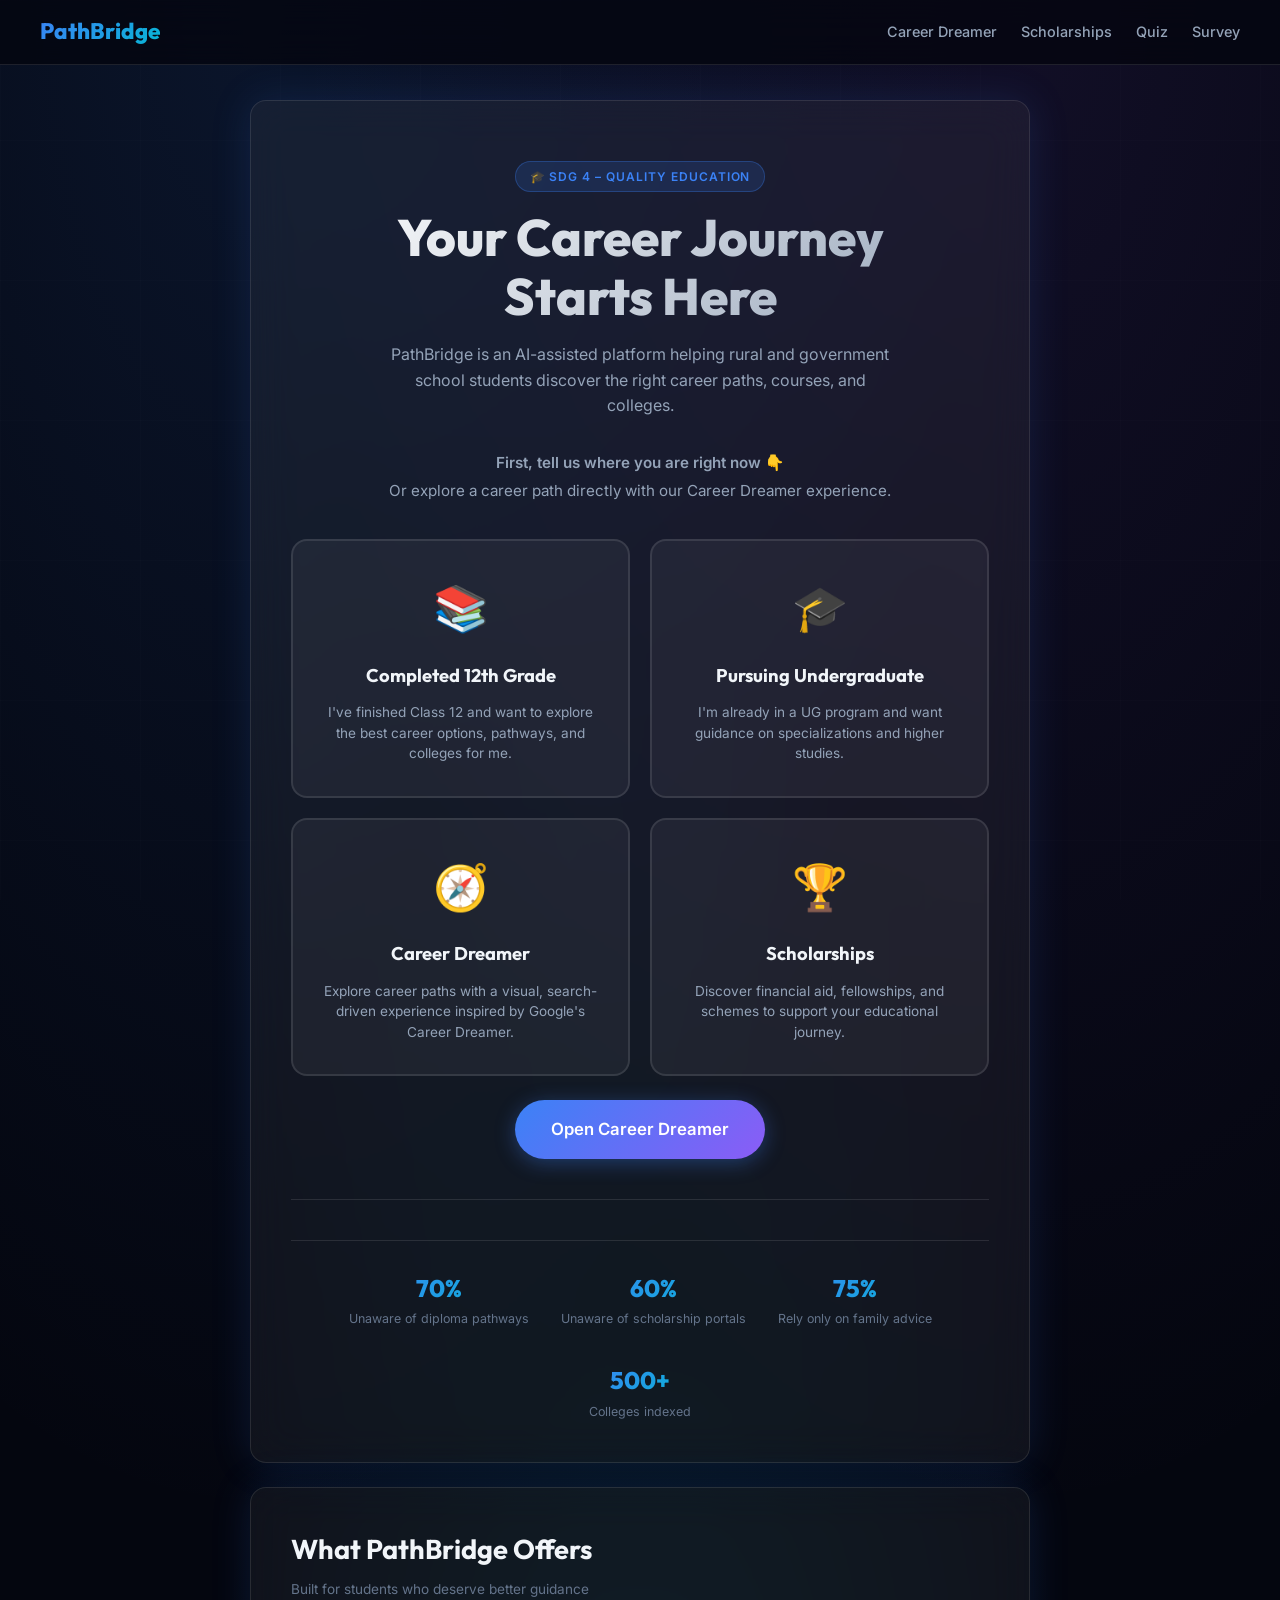
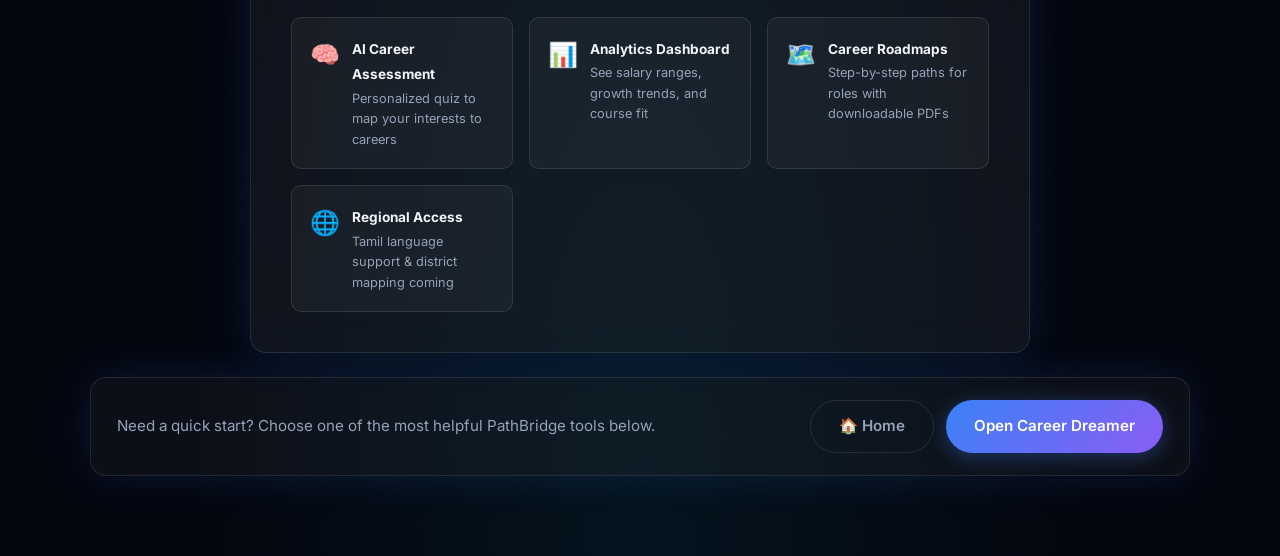
==== index.html @ 8c895e49 "Add files via upload" ====
<!DOCTYPE html>
<html lang="en">
<head>
  <meta charset="UTF-8" />
  <meta name="viewport" content="width=device-width, initial-scale=1.0" />
  <title>PathBridge – AI Career Guidance Platform</title>
  <meta name="description" content="PathBridge helps rural students discover career paths, courses, and colleges aligned with their interests. Powered by AI guidance." />
  <link rel="icon" type="image/png" href="favicon.png" />
  <link rel="stylesheet" href="style.css" />
</head>
<body>

<!-- Navbar -->
<nav class="navbar">
  <a class="navbar-brand" href="index.html">PathBridge</a>
  <div class="navbar-links">
    <a href="career-dreamer.html">Career Dreamer</a>
    <a href="scholarships.html">Scholarships</a>
    <a href="quiz.html">Quiz</a>
    <a href="survey.html">Survey</a>
  </div>
</nav>

<div class="page-wrap" style="padding-top: 100px;">
  <div class="card" style="animation-delay:0.05s">

    <!-- Hero Section -->
    <div class="hero-section">
      <span class="section-badge">🎓 SDG 4 – Quality Education</span>
      <h1 class="page-title">Your Career Journey<br/>Starts Here</h1>
      <p class="subtitle">PathBridge is an AI-assisted platform helping rural and government school students discover the right career paths, courses, and colleges.</p>

      <!-- Gate Question -->
      <div style="margin-top: 12px;">
        <p style="color: var(--text-secondary); font-size: 0.95rem; font-weight: 600; margin-bottom: 4px;">
          First, tell us where you are right now 👇
        </p>
        <p style="color: var(--text-secondary); font-size: 0.95rem; margin-bottom: 4px;">
          Or explore a career path directly with our Career Dreamer experience.
        </p>
      </div>

      <div class="gate-options">
        <a href="quiz.html" class="gate-option blue">
          <div class="icon">📚</div>
          <div class="opt-title">Completed 12th Grade</div>
          <div class="opt-desc">I've finished Class 12 and want to explore the best career options, pathways, and colleges for me.</div>
        </a>
        <a href="ug.html" class="gate-option purple">
          <div class="icon">🎓</div>
          <div class="opt-title">Pursuing Undergraduate</div>
          <div class="opt-desc">I'm already in a UG program and want guidance on specializations and higher studies.</div>
        </a>
        <a href="career-dreamer.html" class="gate-option green">
          <div class="icon">🧭</div>
          <div class="opt-title">Career Dreamer</div>
          <div class="opt-desc">Explore career paths with a visual, search-driven experience inspired by Google's Career Dreamer.</div>
        </a>
        <a href="scholarships.html" class="gate-option amber">
          <div class="icon">🏆</div>
          <div class="opt-title">Scholarships</div>
          <div class="opt-desc">Discover financial aid, fellowships, and schemes to support your educational journey.</div>
        </a>
      </div>
      <div class="mt-24 text-center">
        <a href="career-dreamer.html" class="btn btn-primary btn-lg">Open Career Dreamer</a>
      </div>
    </div>

    <hr class="divider" />

    <!-- Stats -->
    <div class="hero-meta">
      <div class="hero-meta-item">
        <div class="num">70%</div>
        <small>Unaware of diploma pathways</small>
      </div>
      <div class="hero-meta-item">
        <div class="num">60%</div>
        <small>Unaware of scholarship portals</small>
      </div>
      <div class="hero-meta-item">
        <div class="num">75%</div>
        <small>Rely only on family advice</small>
      </div>
      <div class="hero-meta-item">
        <div class="num">500+</div>
        <small>Colleges indexed</small>
      </div>
    </div>
  </div>

  <!-- Features -->
  <div class="card mt-24" style="animation-delay:0.15s; max-width: 780px;">
    <h2 class="section-title">What PathBridge Offers</h2>
    <p class="text-muted mt-8">Built for students who deserve better guidance</p>
    <div class="feature-row mt-16">
      <div class="feature-chip">
        <span class="fi">🧠</span>
        <div>
          <strong>AI Career Assessment</strong>
          <p>Personalized quiz to map your interests to careers</p>
        </div>
      </div>
      <div class="feature-chip">
        <span class="fi">📊</span>
        <div>
          <strong>Analytics Dashboard</strong>
          <p>See salary ranges, growth trends, and course fit</p>
        </div>
      </div>

      <div class="feature-chip">
        <span class="fi">🗺️</span>
        <div>
          <strong>Career Roadmaps</strong>
          <p>Step-by-step paths for roles with downloadable PDFs</p>
        </div>
      </div>

      <div class="feature-chip">
        <span class="fi">🌐</span>
        <div>
          <strong>Regional Access</strong>
          <p>Tamil language support & district mapping coming</p>
        </div>
      </div>
    </div>
  </div>

  <footer class="site-footer">
    <div class="footer-card">
      <p>Need a quick start? Choose one of the most helpful PathBridge tools below.</p>
      <div class="footer-actions">
        <a href="index.html" class="btn btn-outline">🏠 Home</a>
        <a href="career-dreamer.html" class="btn btn-primary">Open Career Dreamer</a>
      </div>
    </div>
  </footer>
</div>

</body>
</html>
---- style.css ----
/* ===== Google Fonts ===== */
@import url('https://fonts.googleapis.com/css2?family=Inter:wght@300;400;500;600;700;800&family=Outfit:wght@400;600;700;800&display=swap');

/* ===== CSS Variables ===== */
:root {
  --bg-deep: #04060f;
  --bg-card: rgba(255,255,255,0.05);
  --bg-card-hover: rgba(255,255,255,0.09);
  --accent-blue: #3b82f6;
  --accent-cyan: #06b6d4;
  --accent-purple: #8b5cf6;
  --accent-green: #10b981;
  --accent-amber: #f59e0b;
  --text-primary: #f1f5f9;
  --text-secondary: #94a3b8;
  --text-muted: #64748b;
  --border: rgba(255,255,255,0.1);
  --shadow-glow: 0 0 40px rgba(59,130,246,0.15);
  --radius: 16px;
  --radius-sm: 10px;
}

/* ===== Reset ===== */
*, *::before, *::after { box-sizing: border-box; margin: 0; padding: 0; }

html { scroll-behavior: smooth; }

body {
  position: relative;
  font-family: 'Inter', sans-serif;
  background: var(--bg-deep);
  color: var(--text-primary);
  min-height: 100vh;
  line-height: 1.6;
  background-image:
    radial-gradient(ellipse at 20% 0%, rgba(59,130,246,0.12) 0%, transparent 50%),
    radial-gradient(ellipse at 80% 0%, rgba(139,92,246,0.1) 0%, transparent 50%),
    radial-gradient(ellipse at 50% 100%, rgba(6,182,212,0.08) 0%, transparent 50%);
}

body::before {
  content: '';
  position: fixed;
  inset: 0;
  z-index: -1;
  pointer-events: none;
  background-image:
    linear-gradient(rgba(255,255,255,0.08) 1px, transparent 1px),
    linear-gradient(90deg, rgba(255,255,255,0.08) 1px, transparent 1px);
  background-size: 140px 140px;
  opacity: 0.18;
}

/* ===== Page Wrapper ===== */
.page-wrap {
  display: flex;
  flex-direction: column;
  align-items: center;
  justify-content: center;
  min-height: 100vh;
  padding: 40px 20px;
}

.site-footer {
  width: 100%;
  padding: 24px 20px 40px;
  display: flex;
  justify-content: center;
}

.site-footer .footer-card {
  width: 100%;
  max-width: 1100px;
  background: rgba(255,255,255,0.04);
  border: 1px solid var(--border);
  border-radius: var(--radius);
  padding: 22px 26px;
  display: flex;
  align-items: center;
  justify-content: space-between;
  gap: 18px;
  box-shadow: var(--shadow-glow);
}

.site-footer p {
  color: var(--text-secondary);
  margin: 0;
  font-size: 0.95rem;
}

.footer-actions {
  display: flex;
  flex-wrap: wrap;
  gap: 12px;
  justify-content: flex-end;
}

@media (max-width: 860px) {
  .site-footer .footer-card {
    flex-direction: column;
    align-items: flex-start;
  }
  .footer-actions {
    justify-content: flex-start;
    width: 100%;
  }
}

/* ===== Navbar ===== */
.navbar {
  position: fixed;
  top: 0; left: 0; right: 0;
  z-index: 100;
  display: flex;
  align-items: center;
  justify-content: space-between;
  padding: 14px 40px;
  background: rgba(4,6,15,0.8);
  backdrop-filter: blur(20px);
  border-bottom: 1px solid var(--border);
}
.navbar-brand {
  font-family: 'Outfit', sans-serif;
  font-size: 1.4rem;
  font-weight: 800;
  background: linear-gradient(135deg, var(--accent-blue), var(--accent-cyan));
  -webkit-background-clip: text;
  -webkit-text-fill-color: transparent;
  text-decoration: none;
}
.navbar-links { display: flex; gap: 24px; }
.navbar-links a {
  color: var(--text-secondary);
  text-decoration: none;
  font-size: 0.9rem;
  font-weight: 500;
  transition: color 0.2s;
}
.navbar-links a:hover { color: var(--text-primary); }

/* ===== Glass Card ===== */
.card {
  background: var(--bg-card);
  border: 1px solid var(--border);
  border-radius: var(--radius);
  backdrop-filter: blur(20px);
  padding: 40px;
  width: 100%;
  max-width: 780px;
  box-shadow: var(--shadow-glow);
  animation: fadeUp 0.5s ease both;
}

.card-wide { max-width: 1100px; }
.card-sm { max-width: 560px; }

@keyframes fadeUp {
  from { opacity: 0; transform: translateY(24px); }
  to   { opacity: 1; transform: translateY(0); }
}

/* ===== Section Title ===== */
.section-badge {
  display: inline-block;
  background: rgba(59,130,246,0.15);
  border: 1px solid rgba(59,130,246,0.3);
  color: var(--accent-blue);
  font-size: 0.75rem;
  font-weight: 600;
  letter-spacing: 0.08em;
  text-transform: uppercase;
  padding: 5px 14px;
  border-radius: 999px;
  margin-bottom: 16px;
}

h1.page-title {
  font-family: 'Outfit', sans-serif;
  font-size: clamp(2rem, 5vw, 3.2rem);
  font-weight: 800;
  line-height: 1.15;
  background: linear-gradient(135deg, #ffffff 0%, #94a3b8 100%);
  -webkit-background-clip: text;
  -webkit-text-fill-color: transparent;
  margin-bottom: 16px;
}

h2.section-title {
  font-family: 'Outfit', sans-serif;
  font-size: 1.7rem;
  font-weight: 700;
  color: var(--text-primary);
  margin-bottom: 8px;
}

p.subtitle {
  color: var(--text-secondary);
  font-size: 1rem;
  max-width: 520px;
}

/* ===== Buttons ===== */
.btn {
  display: inline-flex;
  align-items: center;
  gap: 8px;
  padding: 13px 28px;
  border-radius: 999px;
  font-size: 0.95rem;
  font-weight: 600;
  cursor: pointer;
  border: none;
  transition: all 0.25s ease;
  text-decoration: none;
}
.btn-primary {
  background: linear-gradient(135deg, var(--accent-blue), var(--accent-purple));
  color: #fff;
  box-shadow: 0 4px 20px rgba(59,130,246,0.35);
}
.btn-primary:hover {
  transform: translateY(-2px);
  box-shadow: 0 8px 30px rgba(59,130,246,0.5);
}
.btn-outline {
  background: transparent;
  border: 1px solid var(--border);
  color: var(--text-secondary);
}
.btn-outline:hover {
  border-color: var(--accent-blue);
  color: var(--accent-blue);
  transform: translateY(-2px);
}
.btn-green {
  background: linear-gradient(135deg, var(--accent-green), #059669);
  color: #fff;
  box-shadow: 0 4px 20px rgba(16,185,129,0.3);
}
.btn-green:hover { transform: translateY(-2px); box-shadow: 0 8px 28px rgba(16,185,129,0.45); }

.btn-lg { padding: 16px 36px; font-size: 1.05rem; }
.btn-full { width: 100%; justify-content: center; }

/* ===== Gate / Option Cards ===== */
.gate-options {
  display: grid;
  grid-template-columns: repeat(auto-fit, minmax(240px, 1fr));
  gap: 20px;
  margin-top: 36px;
}
@media (max-width: 760px) { .gate-options { grid-template-columns: 1fr; } }

.gate-option {
  background: var(--bg-card);
  border: 2px solid var(--border);
  border-radius: var(--radius);
  padding: 32px 24px;
  text-align: center;
  cursor: pointer;
  transition: all 0.3s ease;
  position: relative;
  overflow: hidden;
  text-decoration: none;
  display: flex;
  flex-direction: column;
  align-items: center;
  gap: 12px;
}
.gate-option::before {
  content: '';
  position: absolute;
  inset: 0;
  opacity: 0;
  transition: opacity 0.3s;
}
.gate-option.blue::before  { background: radial-gradient(ellipse at 50% 0%, rgba(59,130,246,0.15), transparent 70%); }
.gate-option.purple::before { background: radial-gradient(ellipse at 50% 0%, rgba(139,92,246,0.15), transparent 70%); }
.gate-option.green::before  { background: radial-gradient(ellipse at 50% 0%, rgba(16,185,129,0.15), transparent 70%); }
.gate-option.amber::before  { background: radial-gradient(ellipse at 50% 0%, rgba(245,158,11,0.15), transparent 70%); }

.gate-option:hover {
  border-color: var(--accent-blue);
  transform: translateY(-4px);
  box-shadow: 0 12px 40px rgba(59,130,246,0.2);
}
.gate-option.purple:hover { border-color: var(--accent-purple); box-shadow: 0 12px 40px rgba(139,92,246,0.2); }
.gate-option.green:hover { border-color: var(--accent-green); box-shadow: 0 12px 40px rgba(16,185,129,0.2); }
.gate-option.amber:hover { border-color: var(--accent-amber); box-shadow: 0 12px 40px rgba(245,158,11,0.2); }
.gate-option:hover::before { opacity: 1; }

.gate-option .icon {
  font-size: 2.8rem;
  margin-bottom: 4px;
}
.gate-option .opt-title {
  font-family: 'Outfit', sans-serif;
  font-size: 1.15rem;
  font-weight: 700;
  color: var(--text-primary);
}
.gate-option .opt-desc {
  font-size: 0.85rem;
  color: var(--text-secondary);
  line-height: 1.5;
}

/* ===== Quiz Styles ===== */
.quiz-header {
  text-align: center;
  margin-bottom: 36px;
}
.progress-bar-wrap {
  background: rgba(255,255,255,0.08);
  border-radius: 999px;
  height: 6px;
  margin: 16px 0 32px;
  overflow: hidden;
}
.progress-bar-fill {
  height: 100%;
  border-radius: 999px;
  background: linear-gradient(90deg, var(--accent-blue), var(--accent-purple));
  transition: width 0.4s ease;
}

.question-block {
  margin-bottom: 28px;
  animation: fadeUp 0.4s ease both;
}
.question-block label {
  display: block;
  font-weight: 600;
  font-size: 0.95rem;
  color: var(--text-primary);
  margin-bottom: 12px;
}
.question-block label .q-num {
  display: inline-flex;
  align-items: center;
  justify-content: center;
  width: 26px; height: 26px;
  background: linear-gradient(135deg, var(--accent-blue), var(--accent-purple));
  border-radius: 50%;
  font-size: 0.75rem;
  font-weight: 700;
  margin-right: 8px;
  flex-shrink: 0;
}

.radio-group { display: flex; flex-direction: column; gap: 10px; }
.radio-option {
  display: flex;
  align-items: center;
  gap: 12px;
  padding: 13px 18px;
  background: rgba(255,255,255,0.04);
  border: 1px solid var(--border);
  border-radius: var(--radius-sm);
  cursor: pointer;
  transition: all 0.2s;
  color: var(--text-secondary);
  font-size: 0.9rem;
}
.radio-option:hover {
  border-color: var(--accent-blue);
  background: rgba(59,130,246,0.08);
  color: var(--text-primary);
}
.radio-option input[type="radio"] { accent-color: var(--accent-blue); width: 16px; height: 16px; }
.radio-option.selected {
  border-color: var(--accent-blue);
  background: rgba(59,130,246,0.12);
  color: var(--text-primary);
}

/* ===== Result / Analytics Styles ===== */
.result-hero {
  text-align: center;
  padding: 20px 0 32px;
}
.result-hero .score-ring {
  width: 110px; height: 110px;
  border-radius: 50%;
  background: conic-gradient(var(--accent-blue) var(--pct, 70%), rgba(255,255,255,0.08) 0);
  display: flex;
  align-items: center;
  justify-content: center;
  margin: 0 auto 20px;
  position: relative;
}
.result-hero .score-ring::after {
  content: attr(data-label);
  position: absolute;
  font-family: 'Outfit', sans-serif;
  font-size: 1.3rem;
  font-weight: 800;
  color: var(--text-primary);
  background: var(--bg-deep);
  width: 80px; height: 80px;
  border-radius: 50%;
  display: flex;
  align-items: center;
  justify-content: center;
}

.tab-row {
  display: flex;
  gap: 8px;
  margin-bottom: 28px;
  border-bottom: 1px solid var(--border);
  padding-bottom: 0;
}
.tab-btn {
  padding: 10px 20px;
  background: transparent;
  border: none;
  border-bottom: 2px solid transparent;
  color: var(--text-muted);
  font-size: 0.88rem;
  font-weight: 600;
  cursor: pointer;
  transition: all 0.2s;
  margin-bottom: -1px;
}
.tab-btn.active {
  color: var(--accent-blue);
  border-bottom-color: var(--accent-blue);
}
.tab-pane { display: none; }
.tab-pane.active { display: block; animation: fadeUp 0.35s ease both; }

/* Career Cards Grid */
.career-grid {
  display: grid;
  grid-template-columns: repeat(auto-fill, minmax(220px, 1fr));
  gap: 16px;
  margin-top: 4px;
}
.career-card {
  background: rgba(255,255,255,0.04);
  border: 1px solid var(--border);
  border-radius: var(--radius-sm);
  padding: 20px;
  transition: all 0.25s;
  position: relative;
  overflow: hidden;
}
.career-card::before {
  content: '';
  position: absolute;
  top: 0; left: 0; right: 0;
  height: 3px;
  background: linear-gradient(90deg, var(--accent-blue), var(--accent-purple));
  opacity: 0;
  transition: opacity 0.25s;
}
.career-card:hover {
  transform: translateY(-4px);
  border-color: rgba(59,130,246,0.3);
  box-shadow: 0 8px 28px rgba(59,130,246,0.12);
}
.career-card:hover::before { opacity: 1; }
.career-card h4 {
  font-size: 0.95rem;
  font-weight: 700;
  color: var(--text-primary);
  margin-bottom: 6px;
}
.career-card .salary-tag {
  font-size: 0.8rem;
  color: var(--accent-green);
  font-weight: 600;
}
.career-card .field-tag {
  display: inline-block;
  font-size: 0.7rem;
  padding: 3px 10px;
  border-radius: 999px;
  background: rgba(59,130,246,0.15);
  color: var(--accent-blue);
  font-weight: 600;
  margin-top: 10px;
  text-transform: uppercase;
  letter-spacing: 0.05em;
}

/* Course Options Grid */
.course-grid {
  display: grid;
  grid-template-columns: repeat(auto-fill, minmax(240px, 1fr));
  gap: 16px;
  margin-top: 4px;
}
.course-card {
  background: rgba(255,255,255,0.04);
  border: 1px solid var(--border);
  border-radius: var(--radius-sm);
  padding: 22px;
  transition: all 0.25s;
  cursor: pointer;
  position: relative;
}
.course-card:hover {
  transform: translateY(-4px);
  border-color: rgba(139,92,246,0.4);
  box-shadow: 0 8px 28px rgba(139,92,246,0.12);
}
.course-card .course-icon { font-size: 2rem; margin-bottom: 10px; }
.course-card h4 { font-size: 0.95rem; font-weight: 700; color: var(--text-primary); margin-bottom: 6px; }
.course-card p { font-size: 0.8rem; color: var(--text-secondary); line-height: 1.5; }
.course-card .duration {
  margin-top: 12px;
  font-size: 0.75rem;
  color: var(--accent-amber);
  font-weight: 600;
}

/* Analytics Charts */
.analytics-section { margin-top: 8px; }
.chart-container {
  background: rgba(255,255,255,0.03);
  border: 1px solid var(--border);
  border-radius: var(--radius-sm);
  padding: 28px;
  margin-bottom: 24px;
}
.chart-title {
  font-size: 0.9rem;
  font-weight: 700;
  color: var(--text-secondary);
  text-transform: uppercase;
  letter-spacing: 0.06em;
  margin-bottom: 20px;
  display: flex;
  align-items: center;
  gap: 8px;
}
.analytics-tip {
  margin-top: 16px;
  padding: 16px 18px;
  border-radius: var(--radius-sm);
  background: rgba(59,130,246,0.08);
  border: 1px solid rgba(59,130,246,0.18);
  color: var(--text-primary);
  font-size: 0.95rem;
  line-height: 1.6;
}
.career-actions {
  display: flex;
  flex-wrap: wrap;
  gap: 10px;
  margin-top: 18px;
}
.modal-overlay {
  position: fixed;
  inset: 0;
  background: rgba(4,6,15,0.85);
  display: flex;
  align-items: center;
  justify-content: center;
  z-index: 200;
  padding: 24px;
}
.modal-overlay[hidden] {
  display: none !important;
}
.modal-card {
  width: min(100%, 860px);
  max-height: min(100vh, 92vh);
  overflow-y: auto;
  background: rgba(10,14,24,0.98);
  border: 1px solid rgba(255,255,255,0.12);
  border-radius: var(--radius);
  padding: 28px;
  box-shadow: var(--shadow-glow);
}
.modal-header {
  display: flex;
  gap: 16px;
  justify-content: space-between;
  align-items: flex-start;
  margin-bottom: 18px;
}
.modal-header h3 {
  margin: 0;
  font-size: 1.35rem;
}
.modal-header p {
  margin: 6px 0 0;
  color: var(--text-secondary);
  font-size: 0.9rem;
  line-height: 1.5;
}
.modal-close {
  background: transparent;
  color: var(--text-secondary);
  border: none;
  font-size: 1.8rem;
  cursor: pointer;
  line-height: 1;
}
.modal-close:hover { color: var(--text-primary); }
.modal-body {
  margin-top: 14px;
}
.modal-intro {
  color: var(--text-secondary);
  margin-bottom: 18px;
}
.salary-graph {
  background: rgba(255,255,255,0.03);
  border: 1px solid var(--border);
  border-radius: var(--radius-sm);
  padding: 18px;
  margin-bottom: 20px;
}
.roadmap-section {
  background: rgba(255,255,255,0.03);
  border: 1px solid var(--border);
  border-radius: var(--radius-sm);
  padding: 20px;
}
.roadmap-list {
  list-style: none;
  padding-left: 0;
  margin: 0;
  display: grid;
  gap: 12px;
}
.roadmap-step {
  display: grid;
  gap: 6px;
  padding: 16px;
  border-radius: var(--radius-sm);
  background: rgba(255,255,255,0.04);
  border: 1px solid rgba(255,255,255,0.08);
}
.roadmap-step strong {
  color: var(--text-primary);
}
.action-row {
  display: flex;
  flex-wrap: wrap;
  gap: 10px;
  margin-top: 16px;
}
.empty-state {
  color: var(--text-secondary);
  text-align: center;
  padding: 28px 0;
}
.chart-title::before {
  content: '';
  display: inline-block;
  width: 4px; height: 16px;
  border-radius: 2px;
  background: linear-gradient(180deg, var(--accent-blue), var(--accent-purple));
}

/* Bar chart */
.bar-chart { display: flex; flex-direction: column; gap: 14px; }
.bar-row { display: flex; flex-direction: column; gap: 5px; }
.bar-label {
  display: flex;
  justify-content: space-between;
  font-size: 0.82rem;
  color: var(--text-secondary);
}
.bar-label span:last-child { color: var(--text-primary); font-weight: 600; }
.bar-track {
  height: 10px;
  background: rgba(255,255,255,0.06);
  border-radius: 999px;
  overflow: hidden;
}
.bar-fill {
  height: 100%;
  border-radius: 999px;
  background: linear-gradient(90deg, var(--accent-blue), var(--accent-purple));
  transition: width 1.2s cubic-bezier(0.25, 1, 0.5, 1);
  width: 0;
}

/* College CTA */
.college-cta {
  background: linear-gradient(135deg, rgba(59,130,246,0.12), rgba(139,92,246,0.08));
  border: 1px solid rgba(59,130,246,0.25);
  border-radius: var(--radius);
  padding: 32px;
  text-align: center;
  margin-top: 24px;
}
.college-cta .cta-logo {
  font-family: 'Outfit', sans-serif;
  font-size: 1.4rem;
  font-weight: 800;
  color: var(--accent-blue);
  margin-bottom: 10px;
}
.college-cta p { color: var(--text-secondary); font-size: 0.9rem; margin-bottom: 20px; }
.college-stats {
  display: flex;
  justify-content: center;
  gap: 40px;
  margin-bottom: 24px;
  flex-wrap: wrap;
}
.stat-item { text-align: center; }
.stat-item .num {
  font-family: 'Outfit', sans-serif;
  font-size: 1.6rem;
  font-weight: 800;
  color: var(--text-primary);
}
.stat-item .stat-label { font-size: 0.75rem; color: var(--text-muted); }

/* ===== UG Placeholder ===== */
.ug-card {
  text-align: center;
  padding: 48px 32px;
}
.ug-card .big-icon { font-size: 4rem; margin-bottom: 20px; }
.ug-card h2 { font-family: 'Outfit', sans-serif; font-size: 1.6rem; font-weight: 700; margin-bottom: 12px; }
.ug-card p { color: var(--text-secondary); font-size: 0.95rem; max-width: 400px; margin: 0 auto 28px; }

/* ===== Survey page ===== */
.survey-stat-grid {
  display: grid;
  grid-template-columns: repeat(auto-fill, minmax(180px, 1fr));
  gap: 16px;
  margin-top: 20px;
}
.survey-stat-card {
  background: rgba(255,255,255,0.04);
  border: 1px solid var(--border);
  border-radius: var(--radius-sm);
  padding: 20px;
  text-align: center;
}
.survey-stat-card .big-num {
  font-family: 'Outfit', sans-serif;
  font-size: 2rem;
  font-weight: 800;
  color: var(--accent-blue);
}
.survey-stat-card p { font-size: 0.82rem; color: var(--text-secondary); margin-top: 4px; }

/* ===== Hero page specific ===== */
.hero-section { text-align: center; padding: 20px 0 12px; }
.hero-section h1 { margin-bottom: 16px; }
.hero-section .subtitle { margin: 0 auto 32px; }
.hero-meta {
  display: flex;
  justify-content: center;
  gap: 32px;
  flex-wrap: wrap;
  margin-top: 40px;
  padding-top: 28px;
  border-top: 1px solid var(--border);
}
.hero-meta-item { text-align: center; }
.hero-meta-item .num {
  font-family: 'Outfit', sans-serif;
  font-size: 1.5rem;
  font-weight: 800;
  background: linear-gradient(135deg, var(--accent-blue), var(--accent-cyan));
  -webkit-background-clip: text;
  -webkit-text-fill-color: transparent;
}
.hero-meta-item small { display: block; font-size: 0.78rem; color: var(--text-muted); margin-top: 2px; }

.feature-row {
  display: grid;
  grid-template-columns: repeat(auto-fill, minmax(200px, 1fr));
  gap: 16px;
  margin-top: 16px;
}
.feature-chip {
  display: flex;
  align-items: flex-start;
  gap: 12px;
  background: rgba(255,255,255,0.04);
  border: 1px solid var(--border);
  border-radius: var(--radius-sm);
  padding: 18px;
}
.feature-chip .fi { font-size: 1.5rem; }
.feature-chip div p { font-size: 0.8rem; color: var(--text-secondary); margin-top: 2px; }
.feature-chip div strong { font-size: 0.85rem; color: var(--text-primary); }

.career-hero { text-align: center; padding-bottom: 18px; }
.career-hero .subtitle { max-width: 620px; margin: 0 auto 24px; }
.search-box { max-width: 620px; margin: 0 auto 18px; }
.search-input {
  width: 100%;
  padding: 16px 20px;
  border-radius: 999px;
  border: 1px solid var(--border);
  background: rgba(255,255,255,0.05);
  color: var(--text-primary);
  font-size: 1rem;
  outline: none;
}
.search-input:focus { border-color: var(--accent-blue); box-shadow: 0 0 0 4px rgba(59,130,246,0.12); }
.tag-list {
  display: flex;
  flex-wrap: wrap;
  justify-content: center;
  gap: 10px;
  margin: 0 auto 20px;
}
.tag {
  padding: 10px 16px;
  border-radius: 999px;
  border: 1px solid var(--border);
  background: rgba(255,255,255,0.04);
  color: var(--text-secondary);
  font-size: 0.85rem;
  cursor: pointer;
  transition: all 0.2s ease;
}
.tag:hover, .tag.active {
  background: rgba(59,130,246,0.14);
  border-color: rgba(59,130,246,0.3);
  color: var(--text-primary);
}
.career-path-grid {
  display: grid;
  grid-template-columns: repeat(auto-fit, minmax(260px, 1fr));
  gap: 18px;
  margin-top: 12px;
}
.career-path-card {
  background: rgba(255,255,255,0.04);
  border: 1px solid var(--border);
  border-radius: var(--radius-sm);
  padding: 24px;
  transition: transform 0.25s ease, border-color 0.25s ease, box-shadow 0.25s ease;
}
.career-path-card:hover {
  transform: translateY(-4px);
  border-color: rgba(59,130,246,0.35);
  box-shadow: 0 12px 30px rgba(59,130,246,0.12);
}
.career-path-card h3 { font-size: 1rem; margin-bottom: 10px; color: var(--text-primary); }
.career-path-card p { color: var(--text-secondary); font-size: 0.9rem; line-height: 1.5; }
.career-path-card .career-meta {
  display: flex;
  flex-wrap: wrap;
  gap: 8px;
  margin-top: 18px;
}
.career-path-card .career-pill {
  display: inline-flex;
  align-items: center;
  gap: 6px;
  padding: 6px 10px;
  border-radius: 999px;
  background: rgba(59,130,246,0.1);
  color: var(--accent-blue);
  font-size: 0.78rem;
  font-weight: 600;
}
.career-detail { margin-top: 30px; padding: 24px; border: 1px solid var(--border); border-radius: var(--radius); background: rgba(255,255,255,0.03); }
.career-detail h3 { margin-bottom: 14px; }
.career-detail p { color: var(--text-secondary); }

.dreamer-hero {
  display: grid;
  grid-template-columns: 1.2fr 0.8fr;
  gap: 32px;
  align-items: start;
}
@media (max-width: 860px) { .dreamer-hero { grid-template-columns: 1fr; } }
.dreamer-copy { max-width: 640px; }
.dreamer-snapshot {
  background: rgba(255,255,255,0.05);
  border: 1px solid var(--border);
  border-radius: var(--radius);
  padding: 28px;
  display: grid;
  gap: 22px;
}
.dreamer-metric {
  display: grid;
  grid-template-columns: repeat(2, minmax(0, 1fr));
  gap: 16px;
}
.metric-card {
  background: rgba(255,255,255,0.04);
  border: 1px solid var(--border);
  border-radius: var(--radius-sm);
  padding: 18px;
  text-align: center;
}
.metric-number {
  font-family: 'Outfit', sans-serif;
  font-size: 2.1rem;
  font-weight: 800;
  color: var(--accent-blue);
}
.metric-label { color: var(--text-secondary); font-size: 0.85rem; margin-top: 6px; }
.chip-wrap {
  display: flex;
  flex-wrap: wrap;
  gap: 10px;
  margin: 20px 0 14px;
}
.chip {
  display: inline-flex;
  align-items: center;
  padding: 10px 16px;
  border-radius: 999px;
  border: 1px solid var(--border);
  background: rgba(255,255,255,0.04);
  color: var(--text-secondary);
  font-size: 0.85rem;
  cursor: pointer;
  transition: all 0.2s ease;
}
.chip:hover, .chip.active { background: rgba(59,130,246,0.12); border-color: rgba(59,130,246,0.25); color: var(--text-primary); }
.dreamer-results { margin-top: 24px; }
.dreamer-card-grid {
  display: grid;
  grid-template-columns: repeat(auto-fit, minmax(280px, 1fr));
  gap: 18px;
}
.dreamer-card {
  background: rgba(255,255,255,0.04);
  border: 1px solid var(--border);
  border-radius: var(--radius-sm);
  padding: 24px;
  transition: transform 0.25s ease, border-color 0.25s ease, box-shadow 0.25s ease;
}
.dreamer-card:hover { transform: translateY(-4px); border-color: rgba(59,130,246,0.35); box-shadow: 0 12px 30px rgba(59,130,246,0.12); }
.dreamer-card h3 { font-size: 1.05rem; margin-bottom: 10px; }
.dreamer-card p { color: var(--text-secondary); line-height: 1.6; margin-bottom: 14px; }
.dreamer-card .career-meta { display: flex; flex-wrap: wrap; gap: 8px; }
.dreamer-card .career-pill { display: inline-flex; align-items: center; justify-content: center; padding: 8px 12px; border-radius: 999px; background: rgba(59,130,246,0.12); color: var(--accent-blue); font-size: 0.78rem; font-weight: 600; }
.btn-sm { padding: 10px 18px; font-size: 0.9rem; }

/* ===== Roadmap Styles ===== */
.roadmap-grid {
  display: grid;
  grid-template-columns: repeat(auto-fit, minmax(260px, 1fr));
  gap: 18px;
  margin-top: 20px;
}
.roadmap-card {
  background: rgba(255,255,255,0.04);
  border: 1px solid var(--border);
  border-radius: var(--radius-sm);
  padding: 24px;
  transition: all 0.25s ease;
  cursor: pointer;
}
.roadmap-card:hover {
  transform: translateY(-4px);
  border-color: rgba(59,130,246,0.35);
  box-shadow: 0 12px 30px rgba(59,130,246,0.12);
}
.roadmap-card-header {
  display: flex;
  align-items: center;
  gap: 12px;
  margin-bottom: 12px;
}
.roadmap-icon {
  font-size: 2.4rem;
}
.roadmap-card h3 {
  font-size: 1.1rem;
  color: var(--text-primary);
  margin: 0;
}
.roadmap-card p {
  color: var(--text-secondary);
  font-size: 0.9rem;
  line-height: 1.5;
  margin: 12px 0;
}
.roadmap-content {
  display: grid;
  grid-template-columns: repeat(auto-fit, minmax(320px, 1fr));
  gap: 24px;
  margin-top: 24px;
}
.roadmap-phase {
  border-left: 4px solid var(--accent-blue);
  padding: 20px;
  border-radius: var(--radius-sm);
  background: rgba(255,255,255,0.03);
  border: 1px solid var(--border);
  border-left: 4px solid;
}
.phase-header {
  display: flex;
  justify-content: space-between;
  align-items: center;
  margin-bottom: 16px;
  gap: 12px;
}
.phase-header h3 {
  font-size: 1rem;
  color: var(--text-primary);
  margin: 0;
}
.phase-number {
  display: inline-flex;
  align-items: center;
  justify-content: center;
  width: 32px;
  height: 32px;
  border-radius: 50%;
  background: rgba(59,130,246,0.15);
  color: var(--accent-blue);
  font-weight: 700;
  font-size: 0.95rem;
  flex-shrink: 0;
}
.phase-items {
  list-style: none;
  padding: 0;
  margin: 0 0 16px;
}
.phase-items li {
  color: var(--text-secondary);
  font-size: 0.9rem;
  margin-bottom: 10px;
  padding-left: 20px;
  position: relative;
}
.phase-items li:before {
  content: "→";
  position: absolute;
  left: 0;
  color: var(--accent-blue);
  font-weight: bold;
}
.phase-resources {
  background: rgba(59,130,246,0.08);
  border: 1px solid rgba(59,130,246,0.2);
  border-radius: var(--radius-sm);
  padding: 12px;
}
.phase-resources strong {
  font-size: 0.85rem;
  color: var(--text-secondary);
}
.phase-resources > div {
  display: flex;
  flex-wrap: wrap;
  gap: 8px;
  margin-top: 8px;
}
.resource-tag {
  display: inline-block;
  padding: 6px 12px;
  border-radius: 999px;
  background: rgba(59,130,246,0.15);
  color: var(--accent-blue);
  font-size: 0.78rem;
  font-weight: 600;
}

/* Modal Styles */
.modal-overlay {
  position: fixed;
  top: 0;
  left: 0;
  right: 0;
  bottom: 0;
  background: rgba(0,0,0,0.7);
  display: flex;
  align-items: center;
  justify-content: center;
  z-index: 1000;
  padding: 20px;
}
.modal-overlay[hidden] { display: none; }
.modal-card {
  background: #050505;
  border: 1px solid rgba(255, 255, 255, 0.1);
  border-radius: var(--radius);
  max-width: 640px;
  max-height: 80vh;
  overflow-y: auto;
  box-shadow: 0 0 30px rgba(255, 255, 255, 0.05), 0 20px 60px rgba(0,0,0,0.8);
  animation: slideUp 0.3s ease;
}
@keyframes slideUp { from { opacity: 0; transform: translateY(20px); } to { opacity: 1; transform: translateY(0); } }
.modal-header {
  display: flex;
  justify-content: space-between;
  align-items: flex-start;
  padding: 24px;
  border-bottom: 1px solid var(--border);
  gap: 16px;
}
.modal-header h3 { margin: 0 0 4px; font-size: 1.2rem; color: var(--text-primary); }
.modal-header p { margin: 0; color: var(--text-secondary); font-size: 0.9rem; }
.modal-close {
  background: none;
  border: none;
  color: var(--text-secondary);
  font-size: 28px;
  cursor: pointer;
  padding: 0;
  width: 32px;
  height: 32px;
  display: flex;
  align-items: center;
  justify-content: center;
  flex-shrink: 0;
}
.modal-close:hover { color: var(--text-primary); }
.modal-body {
  padding: 24px;
}
.modal-intro { color: var(--text-secondary); font-size: 0.95rem; margin-bottom: 16px; }
.salary-graph { margin: 20px 0; }
.empty-state { color: var(--text-secondary); text-align: center; padding: 40px 20px; }
.roadmap-section { margin-bottom: 20px; }
.roadmap-section h4 { font-size: 0.95rem; color: var(--text-primary); margin-bottom: 12px; }
.roadmap-list { list-style: none; padding: 0; margin: 0; }
.roadmap-step { padding: 10px 0; color: var(--text-secondary); font-size: 0.9rem; border-bottom: 1px solid rgba(255,255,255,0.05); }
.roadmap-step:last-child { border-bottom: none; }
.action-row { display: flex; gap: 12px; justify-content: center; margin-top: 20px; flex-wrap: wrap; }
.analytics-tip { font-size: 0.85rem; color: var(--accent-amber); background: rgba(245,158,11,0.1); border: 1px solid rgba(245,158,11,0.2); border-radius: var(--radius-sm); padding: 12px; margin-top: 12px; margin-bottom: 0; }
.career-actions { display: flex; gap: 8px; margin-top: 14px; flex-wrap: wrap; }
.btn-green { background: linear-gradient(135deg, var(--accent-green), #059669); color: #fff; box-shadow: 0 4px 20px rgba(16,185,129,0.3); }
.btn-green:hover { transform: translateY(-2px); box-shadow: 0 8px 28px rgba(16,185,129,0.45); }

/* ===== Roadmap Grid Styles ===== */
.roadmap-grid {
  display: grid;
  grid-template-columns: repeat(auto-fill, minmax(250px, 1fr));
  gap: 16px;
  width: 100%;
  margin-top: 24px;
}
.role-card {
  background: rgba(15, 23, 42, 0.9);
  backdrop-filter: blur(24px);
  -webkit-backdrop-filter: blur(24px);
  border: 1px solid rgba(255, 255, 255, 0.08);
  border-radius: var(--radius-sm);
  padding: 16px 20px;
  display: flex;
  justify-content: space-between;
  align-items: center;
  cursor: pointer;
  transition: all 0.2s ease;
}
.role-card:hover {
  background: rgba(30, 41, 59, 0.6);
  border-color: rgba(59, 130, 246, 0.3);
  transform: translateY(-2px);
  box-shadow: 0 4px 12px rgba(0, 0, 0, 0.2);
}
.role-title {
  color: var(--text-primary);
  font-size: 0.95rem;
  font-weight: 500;
}
.role-action-group {
  display: flex;
  gap: 12px;
  align-items: center;
}
.role-download, .role-bookmark {
  color: var(--text-secondary);
  transition: color 0.2s ease;
}
.role-card:hover .role-download, .role-card:hover .role-bookmark {
  color: var(--text-primary);
}
.create-roadmap-card {
  background: transparent;
  border: 1px dashed rgba(255, 255, 255, 0.15);
  justify-content: center;
}
.create-roadmap-card:hover {
  background: rgba(255, 255, 255, 0.02);
  border-color: rgba(255, 255, 255, 0.3);
}
.create-roadmap-card .role-title {
  color: var(--text-secondary);
}
.create-roadmap-card:hover .role-title {
  color: var(--text-primary);
}

/* ===== Utilities ===== */
.mt-8  { margin-top: 8px; }
.mt-16 { margin-top: 16px; }
.mt-24 { margin-top: 24px; }
.mt-32 { margin-top: 32px; }
.text-center { text-align: center; }
.text-muted { color: var(--text-muted); font-size: 0.85rem; }
.gap-12 { display: flex; gap: 12px; flex-wrap: wrap; }
.divider { border: none; border-top: 1px solid var(--border); margin: 28px 0; }

/* ===== Scrollbar ===== */
::-webkit-scrollbar { width: 6px; }
::-webkit-scrollbar-track { background: rgba(255,255,255,0.03); }
::-webkit-scrollbar-thumb { background: rgba(255,255,255,0.12); border-radius: 3px; }

/* ===== Tables ===== */
.table-responsive {
  overflow-x: auto;
  margin-top: 16px;
  border-radius: var(--radius-sm);
  border: 1px solid var(--border);
  background: rgba(255,255,255,0.02);
}
.custom-table {
  width: 100%;
  border-collapse: collapse;
  text-align: left;
}
.custom-table th, .custom-table td {
  padding: 16px 20px;
  border-bottom: 1px solid var(--border);
}
.custom-table th {
  background: rgba(255,255,255,0.06);
  color: var(--text-primary);
  font-weight: 600;
  font-size: 0.95rem;
  letter-spacing: 0.03em;
}
.custom-table td {
  color: var(--text-secondary);
  font-size: 0.9rem;
  line-height: 1.5;
}
.custom-table tr:last-child td {
  border-bottom: none;
}
.custom-table tr:hover td {
  background: rgba(255,255,255,0.04);
}
.custom-table a {
  color: var(--accent-blue);
  text-decoration: none;
  font-weight: 500;
}
.custom-table a:hover {
  text-decoration: underline;
  color: var(--text-primary);
}
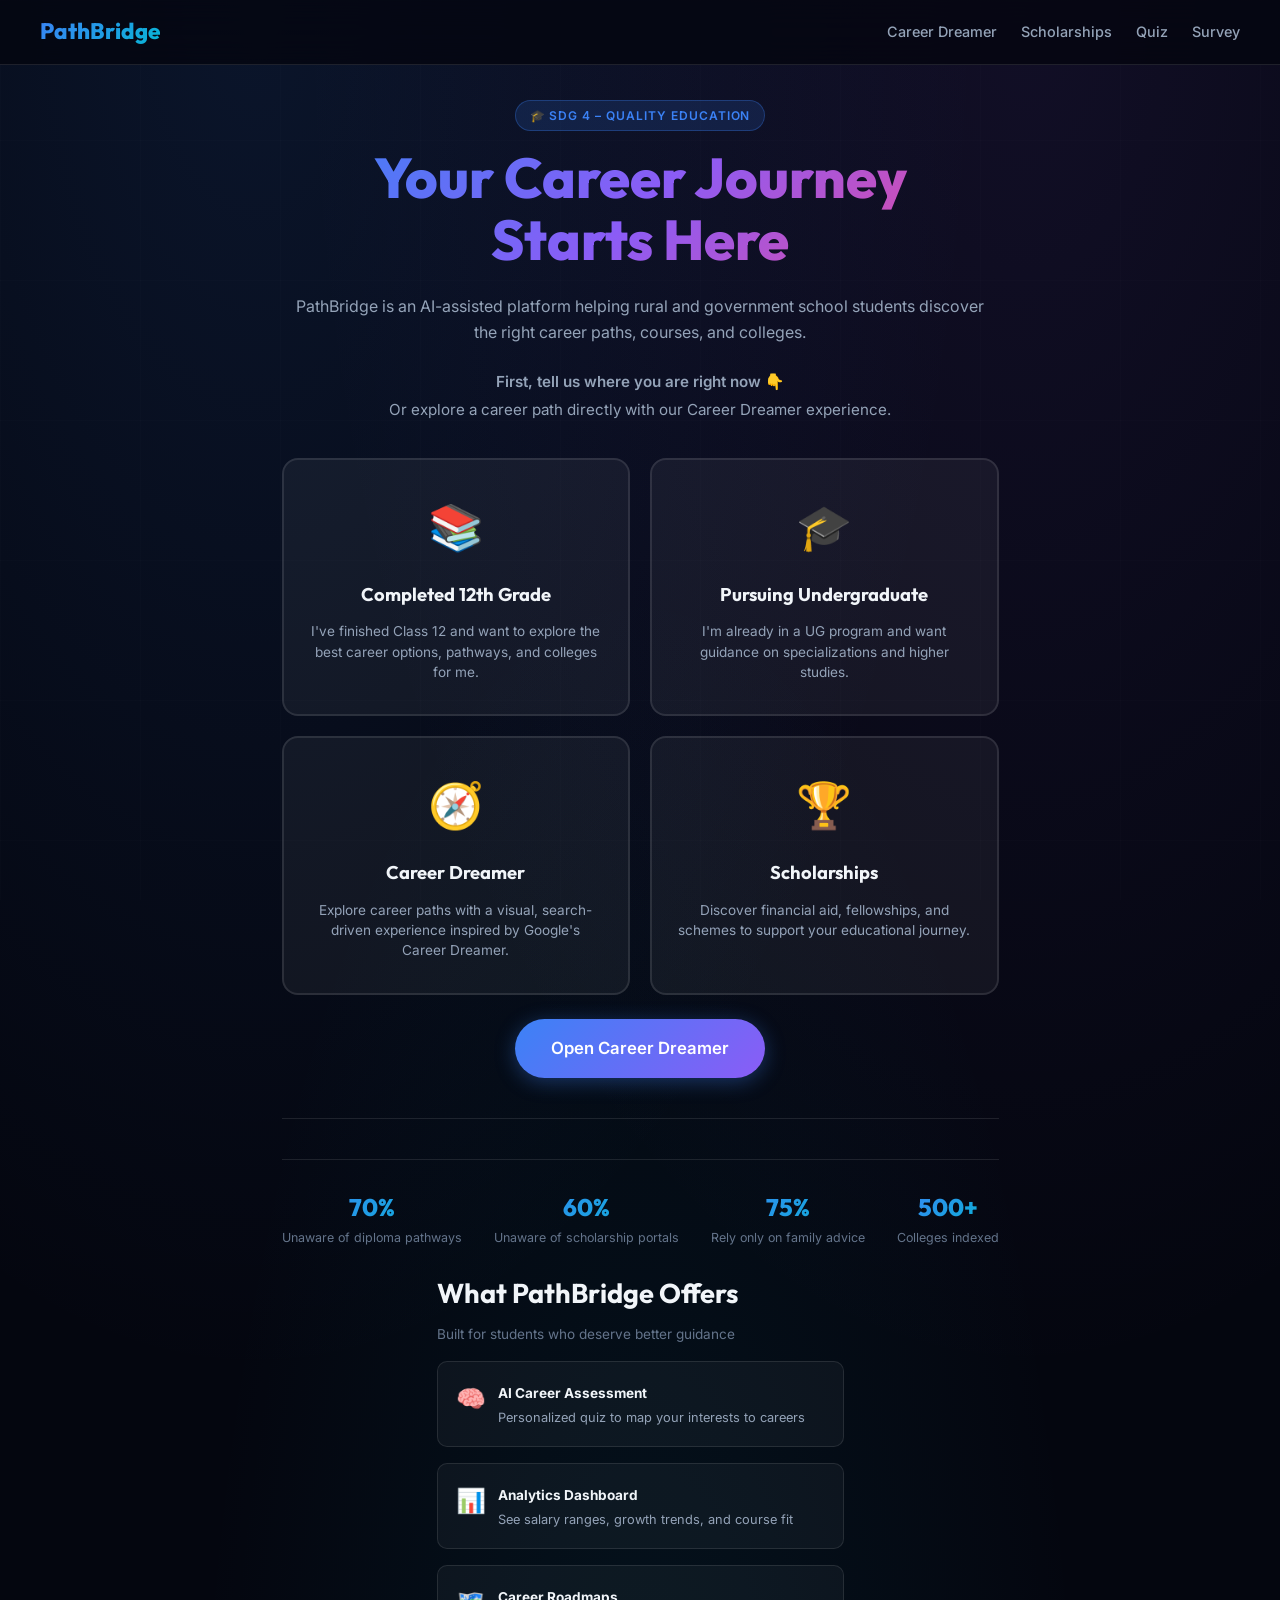
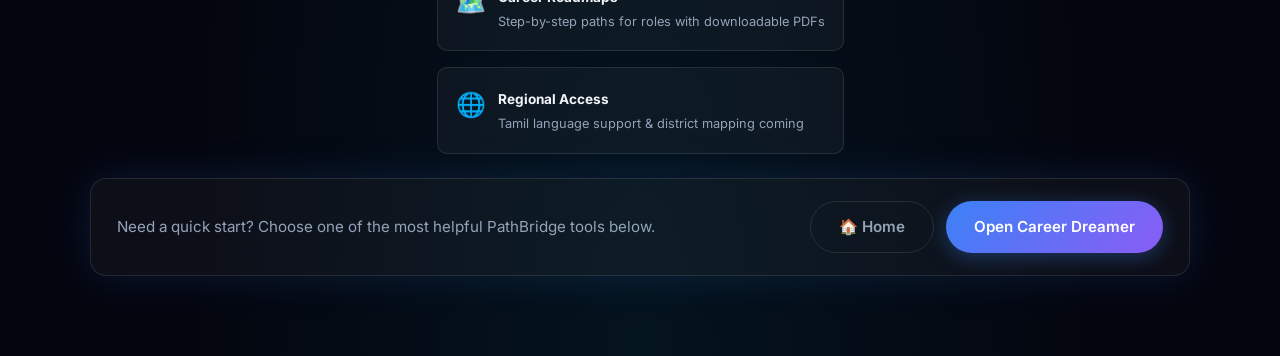
==== commit 238d408d: "Refactor HTML structure and improve styles Updated styles for page wrap and card elements, enhanced " ====
--- a/index.html
+++ b/index.html
@@ -21,14 +21,14 @@
   </div>
 </nav>
 
-<div class="page-wrap" style="padding-top: 100px;">
-  <div class="card" style="animation-delay:0.05s">
+<div class="page-wrap" style="padding-top: 80px;">
+  <div class="card-glass" style="animation-delay:0.05s">
 
     <!-- Hero Section -->
     <div class="hero-section">
       <span class="section-badge">🎓 SDG 4 – Quality Education</span>
-      <h1 class="page-title">Your Career Journey<br/>Starts Here</h1>
-      <p class="subtitle">PathBridge is an AI-assisted platform helping rural and government school students discover the right career paths, courses, and colleges.</p>
+      <h1 class="page-title" style="background: linear-gradient(135deg, #3B82F6 0%, #8B5CF6 50%, #EC4899 100%); -webkit-background-clip: text; -webkit-text-fill-color: transparent; background-clip: text; font-size: 3.5rem; line-height: 1.1;">Your Career Journey<br/>Starts Here</h1>
+      <p class="subtitle" style="max-width: 700px; margin: 1.5rem auto;">PathBridge is an AI-assisted platform helping rural and government school students discover the right career paths, courses, and colleges.</p>
 
       <!-- Gate Question -->
       <div style="margin-top: 12px;">
@@ -91,7 +91,7 @@
   </div>
 
   <!-- Features -->
-  <div class="card mt-24" style="animation-delay:0.15s; max-width: 780px;">
+  <div class="card-glass mt-24" style="animation-delay:0.15s; max-width: 780px;">
     <h2 class="section-title">What PathBridge Offers</h2>
     <p class="text-muted mt-8">Built for students who deserve better guidance</p>
     <div class="feature-row mt-16">
@@ -140,4 +140,4 @@
 </div>
 
 </body>
-</html>+</html>
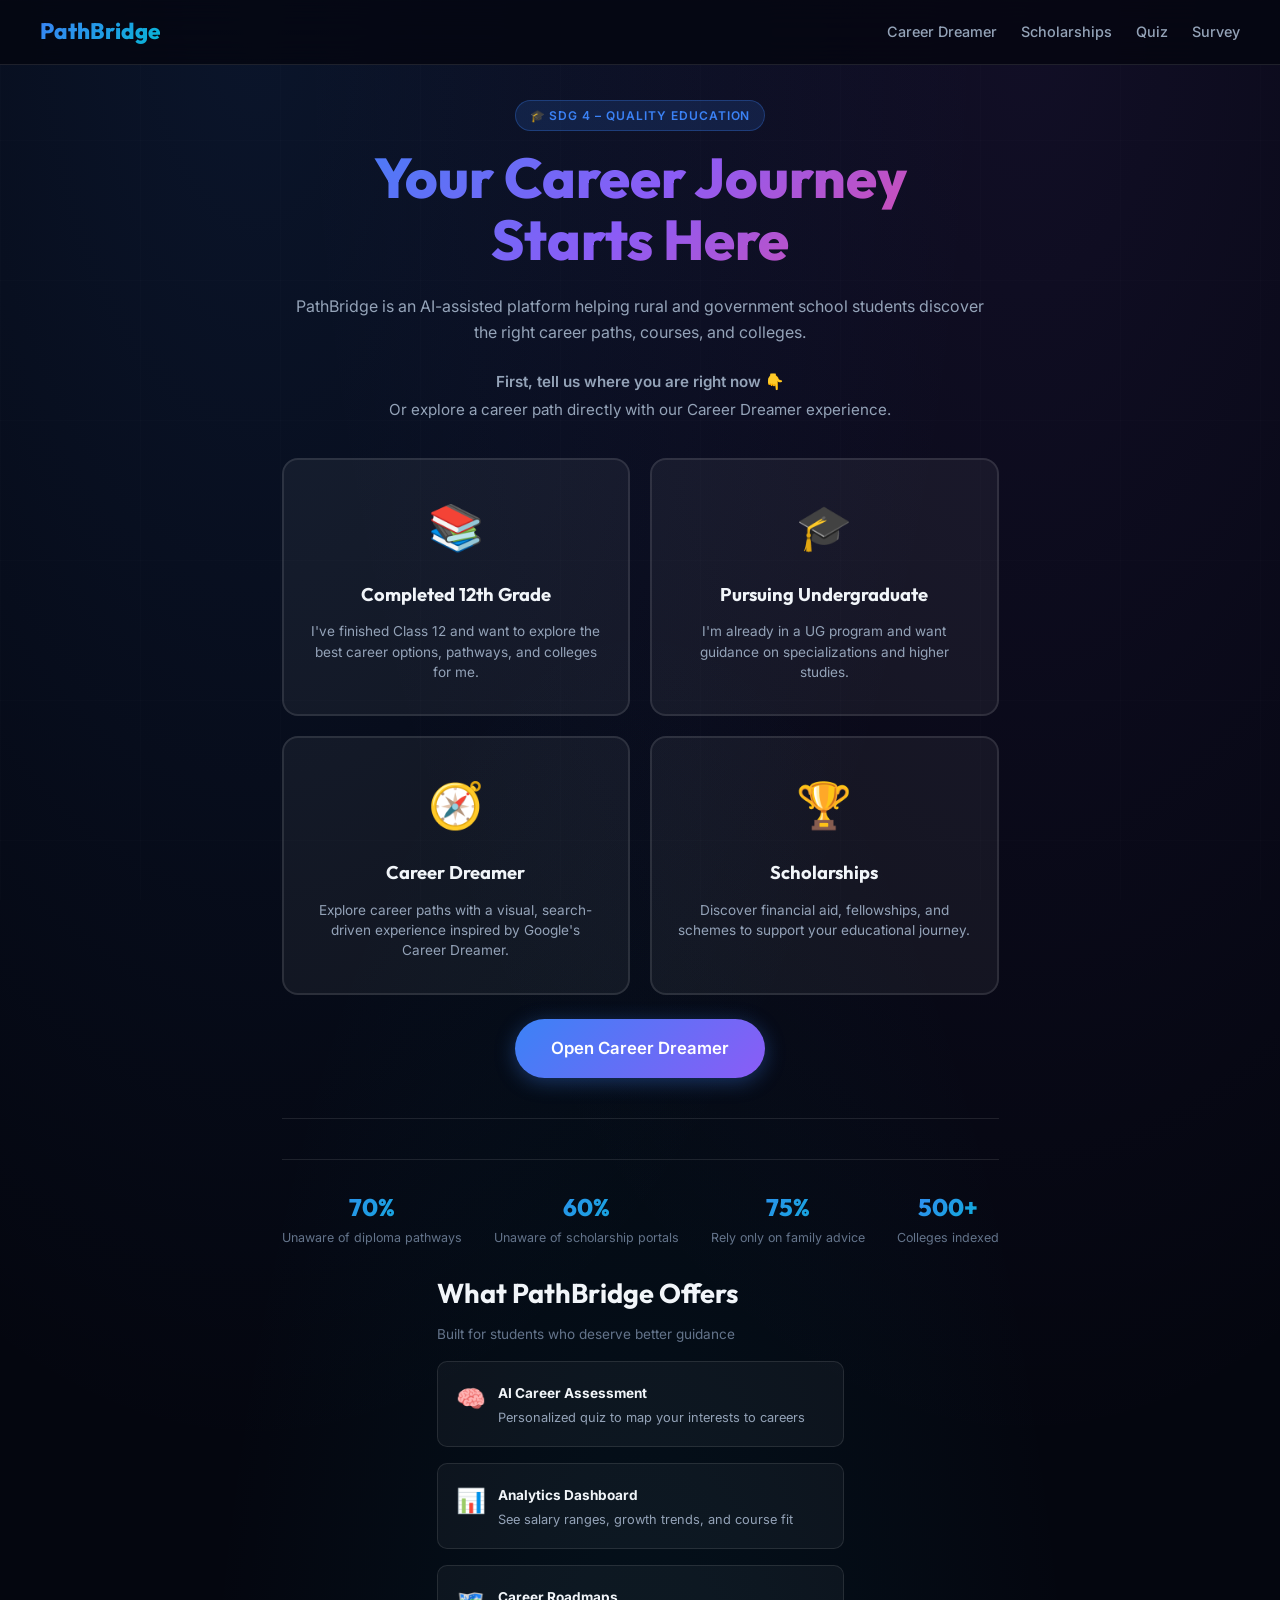
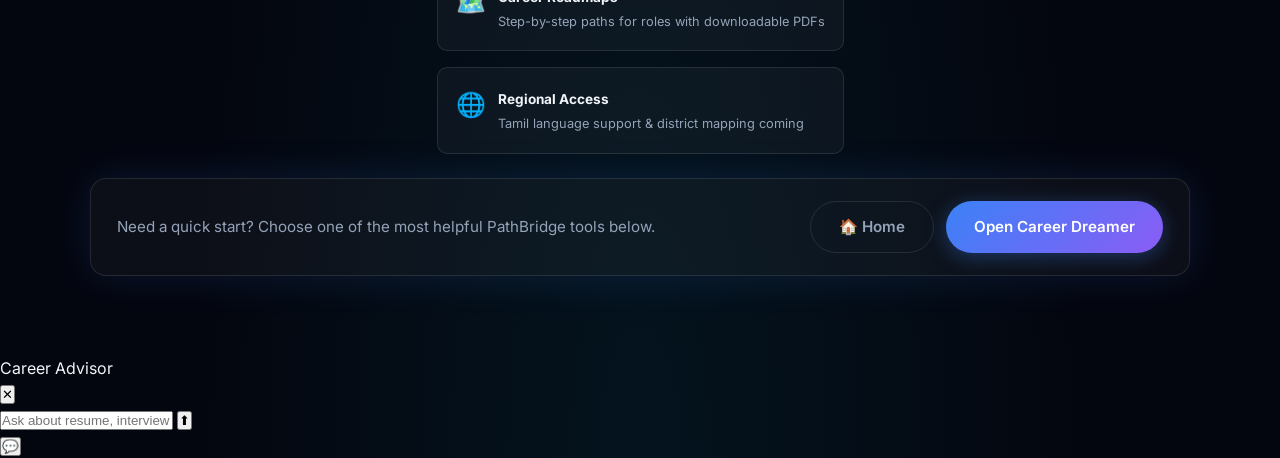
==== commit 37cc0c48: "Add chatbot panel and toggle button to index.html" ====
--- a/index.html
+++ b/index.html
@@ -139,5 +139,30 @@
   </footer>
 </div>
 
+<!-- Chatbot Panel -->
+<div id="chatbotPanel" class="chatbot-panel hidden">
+  <div class="chatbot-header">
+    <div class="chatbot-title">Career Advisor</div>
+    <button id="chatbotClose" class="chatbot-close-btn" aria-label="Close chatbot">✕</button>
+  </div>
+  <div id="chatbotMessages" class="chatbot-messages"></div>
+  <form id="chatbotForm" class="chatbot-form">
+    <input 
+      id="chatbotInput" 
+      type="text" 
+      class="chatbot-input" 
+      placeholder="Ask about resume, interview prep, skills..." 
+      autocomplete="off"
+    />
+    <button type="submit" class="chatbot-send-btn" aria-label="Send message">⬆</button>
+  </form>
+</div>
+
+<!-- Chatbot Toggle Button -->
+<button id="chatbotToggle" class="chatbot-toggle" aria-label="Open chatbot">
+  💬
+</button>
+
+<script src="chatbot (1).js"></script>
 </body>
 </html>
--- a/style.css
+++ b/style.css
@@ -1250,4 +1250,4 @@
 .custom-table a:hover {
   text-decoration: underline;
   color: var(--text-primary);
-}+}
